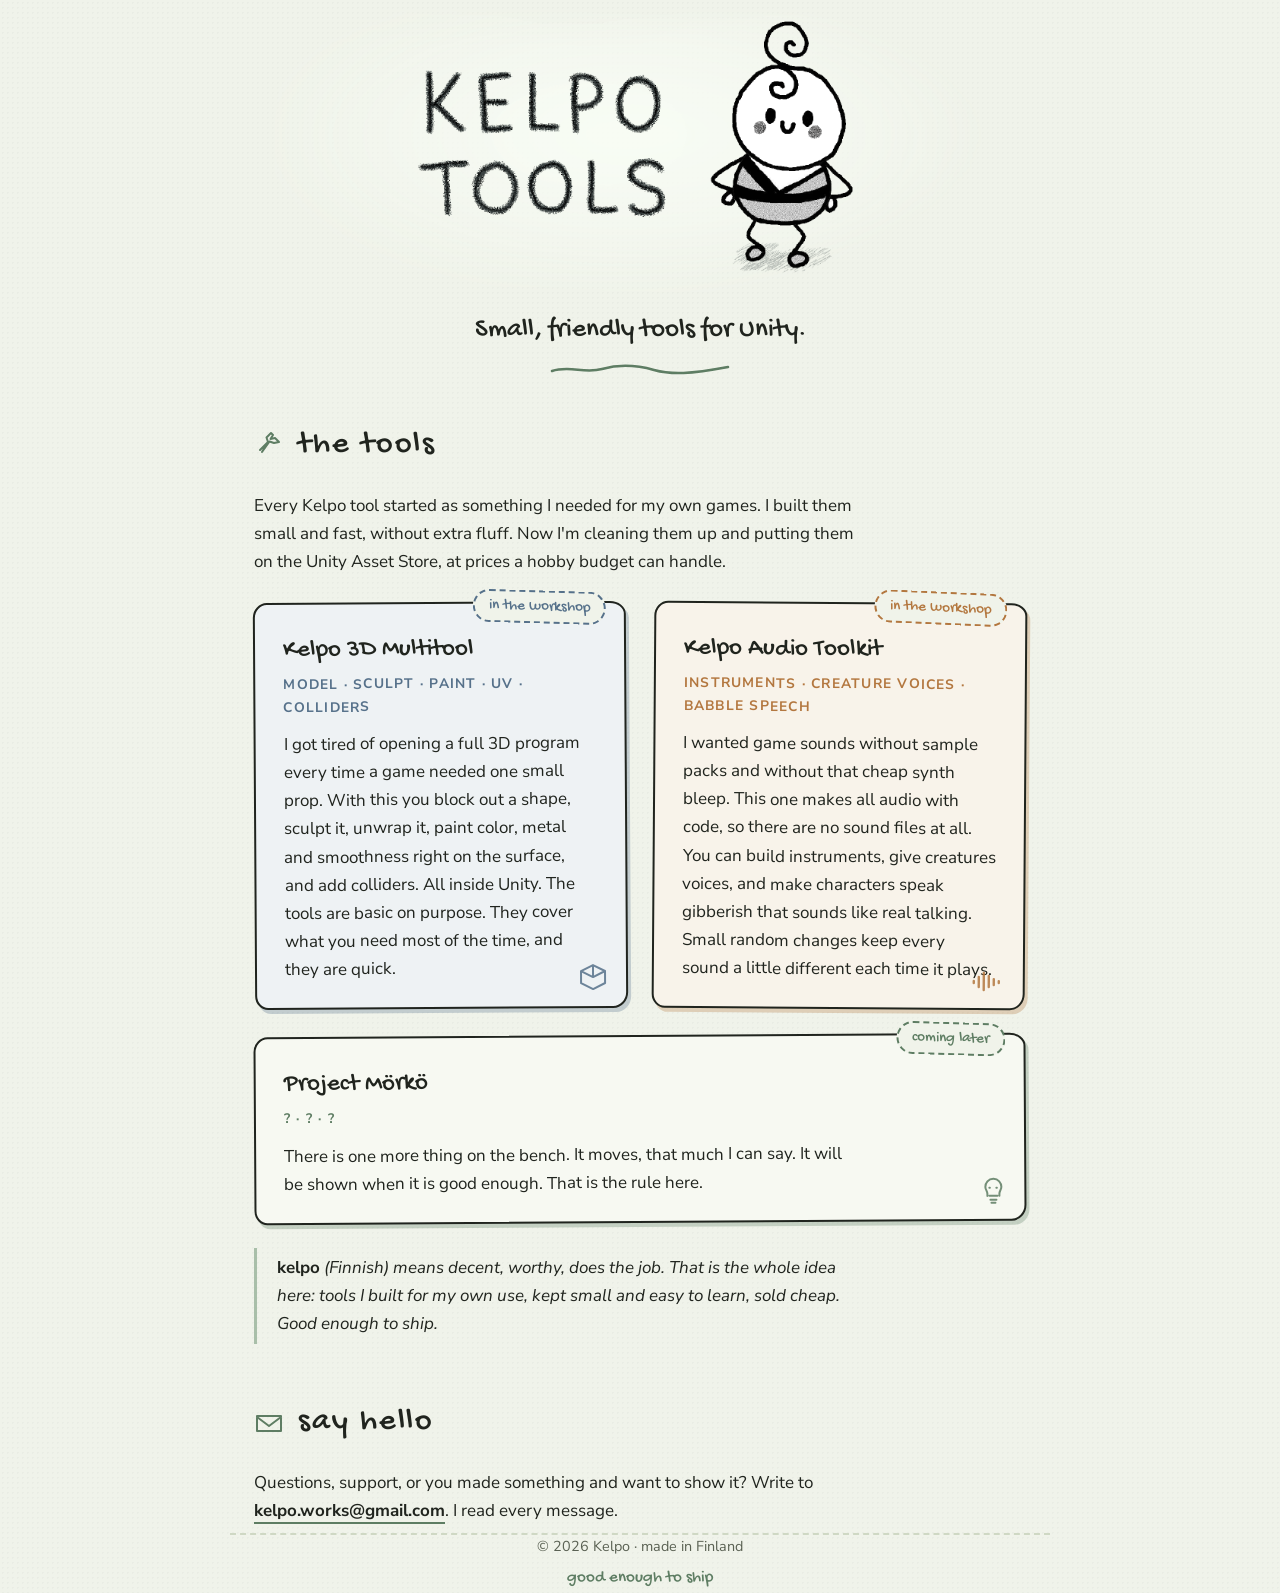
==== index.html @ 8c30dca6 "WebInit" ====
<!DOCTYPE html>
<html lang="en">
<head>
<meta charset="UTF-8">
<meta name="viewport" content="width=device-width, initial-scale=1.0">
<title>Kelpo Tools · small, friendly tools for Unity</title>
<meta name="description" content="Kelpo makes small, fast, friendly tools for Unity. Good enough to ship.">
<link rel="preconnect" href="https://fonts.googleapis.com">
<link rel="preconnect" href="https://fonts.gstatic.com" crossorigin>
<link href="https://fonts.googleapis.com/css2?family=Gochi+Hand&family=Nunito+Sans:ital,wght@0,400;0,600;0,700;1,400&display=swap" rel="stylesheet">
<style>
  :root{
    --paper:#f0f3ea;
    --ink:#20241e;
    --sage:#5e7d63;
    --sage-soft:#a9bfa9;
    --rule:#cfd8c4;
    --card:#f7f9f2;
  }
  *{ margin:0; padding:0; box-sizing:border-box; }
  html{ scroll-behavior:smooth; }
  body{
    background:var(--paper);
    color:var(--ink);
    font-family:"Nunito Sans", system-ui, sans-serif;
    font-size:17px;
    line-height:1.65;
    /* faint paper grain */
    background-image:radial-gradient(rgba(32,36,30,0.028) 1px, transparent 1px);
    background-size:5px 5px;
  }
  .wrap{ max-width:820px; margin:0 auto; padding:0 24px; }

  /* ---------- hero ---------- */
  header{ padding:56px 0 8px; text-align:center; }
  header img{
    width:100%; max-width:760px; height:auto; display:block; margin:0 auto;
  }
  .tagline{
    font-family:"Gochi Hand", cursive;
    font-size:1.7rem;
    color:var(--ink);
    margin-top:4px;
  }
  .tagline .squig{ display:block; margin:10px auto 0; }

  /* ---------- sections ---------- */
  section{ padding:44px 0 8px; }
  h2{
    font-family:"Gochi Hand", cursive;
    font-weight:400;
    font-size:2rem;
    letter-spacing:0.06em;
    margin-bottom:20px;
    display:flex; align-items:center; gap:14px;
  }
  h2 svg{ flex:none; }
  p.lead{ max-width:620px; }

  /* ---------- product cards ---------- */
  .cards{ display:grid; grid-template-columns:1fr 1fr; gap:26px; margin-top:26px; }
  .card{
    --accent:var(--sage);
    background:var(--card);
    border:2px solid var(--ink);
    border-radius:14px 16px 15px 13px / 15px 13px 16px 14px; /* wobbly */
    padding:26px 28px 24px;
    position:relative;
    box-shadow:3px 4px 0 color-mix(in srgb, var(--accent) 30%, transparent);
    transform:rotate(-0.35deg);
  }
  .card:nth-child(2){ transform:rotate(0.4deg); }
  .card--3d{ --accent:#56718a; background:#eef2f4; }
  .card--audio{ --accent:#b3773f; background:#f8f3ea; }
  .card--mystery{ grid-column:1 / -1; }
  .card h3{
    font-family:"Gochi Hand", cursive;
    font-weight:400;
    font-size:1.55rem;
    margin-bottom:2px;
  }
  .card .pillars{
    font-weight:700;
    font-size:0.86rem;
    letter-spacing:0.09em;
    text-transform:uppercase;
    color:var(--accent);
    margin-bottom:12px;
  }
  .card p{ max-width:560px; }
  .badge{
    position:absolute; top:-13px; right:18px;
    font-family:"Gochi Hand", cursive;
    font-size:0.95rem;
    background:var(--paper);
    border:2px dashed var(--accent);
    border-radius:999px;
    color:var(--accent);
    padding:2px 14px;
    transform:rotate(2deg);
  }
  .card .doodle{ position:absolute; bottom:14px; right:18px; opacity:0.85; }
  .card .doodle path{ stroke:var(--accent); }

  /* ---------- philosophy ---------- */
  .kelpo-note{
    margin-top:26px;
    border-left:3px solid var(--sage-soft);
    padding:6px 0 6px 20px;
    font-style:italic;
    max-width:600px;
  }
  .kelpo-note b{ font-style:normal; }

  /* ---------- contact / footer ---------- */
  .contact a{
    color:var(--ink);
    font-weight:700;
    text-decoration:none;
    border-bottom:2px solid var(--sage);
  }
  .contact a:hover, .contact a:focus-visible{ color:var(--sage); }
  a:focus-visible{ outline:3px solid var(--sage); outline-offset:3px; border-radius:3px; }
  footer{
    margin-top:70px;
    padding:26px 0 40px;
    border-top:2px dashed var(--rule);
    text-align:center;
    font-size:0.9rem;
    color:#5a6153;
  }
  footer .mini{ font-family:"Gochi Hand", cursive; font-size:1.05rem; color:var(--sage); margin-top:6px; }

  @media (max-width:560px){
    body{ font-size:16px; }
    .tagline{ font-size:1.4rem; }
    h2{ font-size:1.7rem; }
    .cards{ grid-template-columns:1fr; }
    .card{ padding:22px 20px 20px; }
  }
  @media (prefers-reduced-motion: no-preference){
    .card{ transition:transform .18s ease; }
    .card:hover{ transform:rotate(0deg) translateY(-2px); }
  }
</style>
</head>
<body>

<header class="wrap">
  <img src="bannerCRelativeSmallGD4.png" alt="Kelpo Tools — Kelpo mascot is smiling and has the selfconfidence of a much bigger person" >
  <p class="tagline">Small, friendly tools for Unity.
    <svg class="squig" width="180" height="12" viewBox="0 0 180 12" fill="none" aria-hidden="true">
      <path d="M2 8 C 20 2, 34 11, 52 6 S 86 2, 104 7 S 140 11, 178 4" stroke="#5e7d63" stroke-width="2.5" stroke-linecap="round"/>
    </svg>
  </p>
</header>

<main class="wrap">

  <section id="tools">
    <h2>
      <svg width="30" height="30" viewBox="0 0 30 30" fill="none" aria-hidden="true">
        <path d="M6 20 L14 12 M14 12 l-1.5-4.5 L17 3 l2 2 -2.5 4 L21 8 l4 4 -5 1 -4.5-1.5 L8 22 Z" stroke="#5e7d63" stroke-width="2" stroke-linejoin="round" stroke-linecap="round"/>
      </svg>
      the tools
    </h2>

    <p class="lead">Every Kelpo tool started as something I needed for my own games. I built them small and fast, without extra fluff. Now I'm cleaning them up and putting them on the Unity Asset Store, at prices a hobby budget can handle.</p>

    <div class="cards">
      <article class="card card--3d">
        <span class="badge">in the workshop</span>
        <h3>Kelpo 3D Multitool</h3>
        <p class="pillars">Model · Sculpt · Paint · UV · Colliders</p>
        <p>I got tired of opening a full 3D program every time a game needed one small prop. With this you block out a shape, sculpt it, unwrap it, paint color, metal and smoothness right on the surface, and add colliders. All inside Unity. The tools are basic on purpose. They cover what you need most of the time, and they are quick.</p>
        <svg class="doodle" width="30" height="30" viewBox="0 0 30 30" fill="none" aria-hidden="true">
          <path d="M15 3 L27 9 v12 L15 27 L3 21 V9 Z M15 3 v12 M3 9 l12 6 12-6" stroke-width="2" stroke-linejoin="round"/>
        </svg>
      </article>

      <article class="card card--audio">
        <span class="badge">in the workshop</span>
        <h3>Kelpo Audio Toolkit</h3>
        <p class="pillars">Instruments · Creature Voices · Babble Speech</p>
        <p>I wanted game sounds without sample packs and without that cheap synth bleep. This one makes all audio with code, so there are no sound files at all. You can build instruments, give creatures voices, and make characters speak gibberish that sounds like real talking. Small random changes keep every sound a little different each time it plays.</p>
        <svg class="doodle" width="34" height="26" viewBox="0 0 34 26" fill="none" aria-hidden="true">
          <path d="M3 13 v2 M8 9 v10 M13 5 v17 M18 8 v11 M23 11 v6 M28 13 v2" stroke-width="2.4" stroke-linecap="round"/>
        </svg>
      </article>

      <article class="card card--mystery">
        <span class="badge">coming later</span>
        <h3>Project Mörkö</h3>
        <p class="pillars">? · ? · ?</p>
        <p>There is one more thing on the bench. It moves, that much I can say. It will be shown when it is good enough. That is the rule here.</p>
        <svg class="doodle" width="26" height="30" viewBox="0 0 26 30" fill="none" aria-hidden="true">
          <path d="M13 4 c5 0 8 4 8 8 c0 3 -2 4 -2 7 v2 M13 4 c-5 0 -8 4 -8 8 c0 3 2 4 2 7 v2 M9 21 h8 M10 25 h6 M11 28 h4 M9 13 h.5 M16 13 h.5" stroke-width="2" stroke-linecap="round" stroke-linejoin="round"/>
        </svg>
      </article>
    </div>

    <p class="kelpo-note"><b>kelpo</b> <i>(Finnish)</i> means decent, worthy, does the job. That is the whole idea here: tools I built for my own use, kept small and easy to learn, sold cheap. Good enough to ship.</p>
  </section>

  <section id="contact" class="contact">
    <h2>
      <svg width="30" height="24" viewBox="0 0 30 24" fill="none" aria-hidden="true">
        <path d="M3 5 h24 v15 H3 Z M3 6 l12 9 12-9" stroke="#5e7d63" stroke-width="2" stroke-linejoin="round" stroke-linecap="round"/>
      </svg>
      say hello
    </h2>
    <p class="lead">Questions, support, or you made something and want to show it? Write to <a href="mailto:kelpo.works@gmail.com">kelpo.works@gmail.com</a>. I read every message.</p>
  </section>

</main>

<footer class="wrap">
  <p>© 2026 Kelpo · made in Finland</p>
  <p class="mini">good enough to ship</p>
</footer>

</body>
</html>
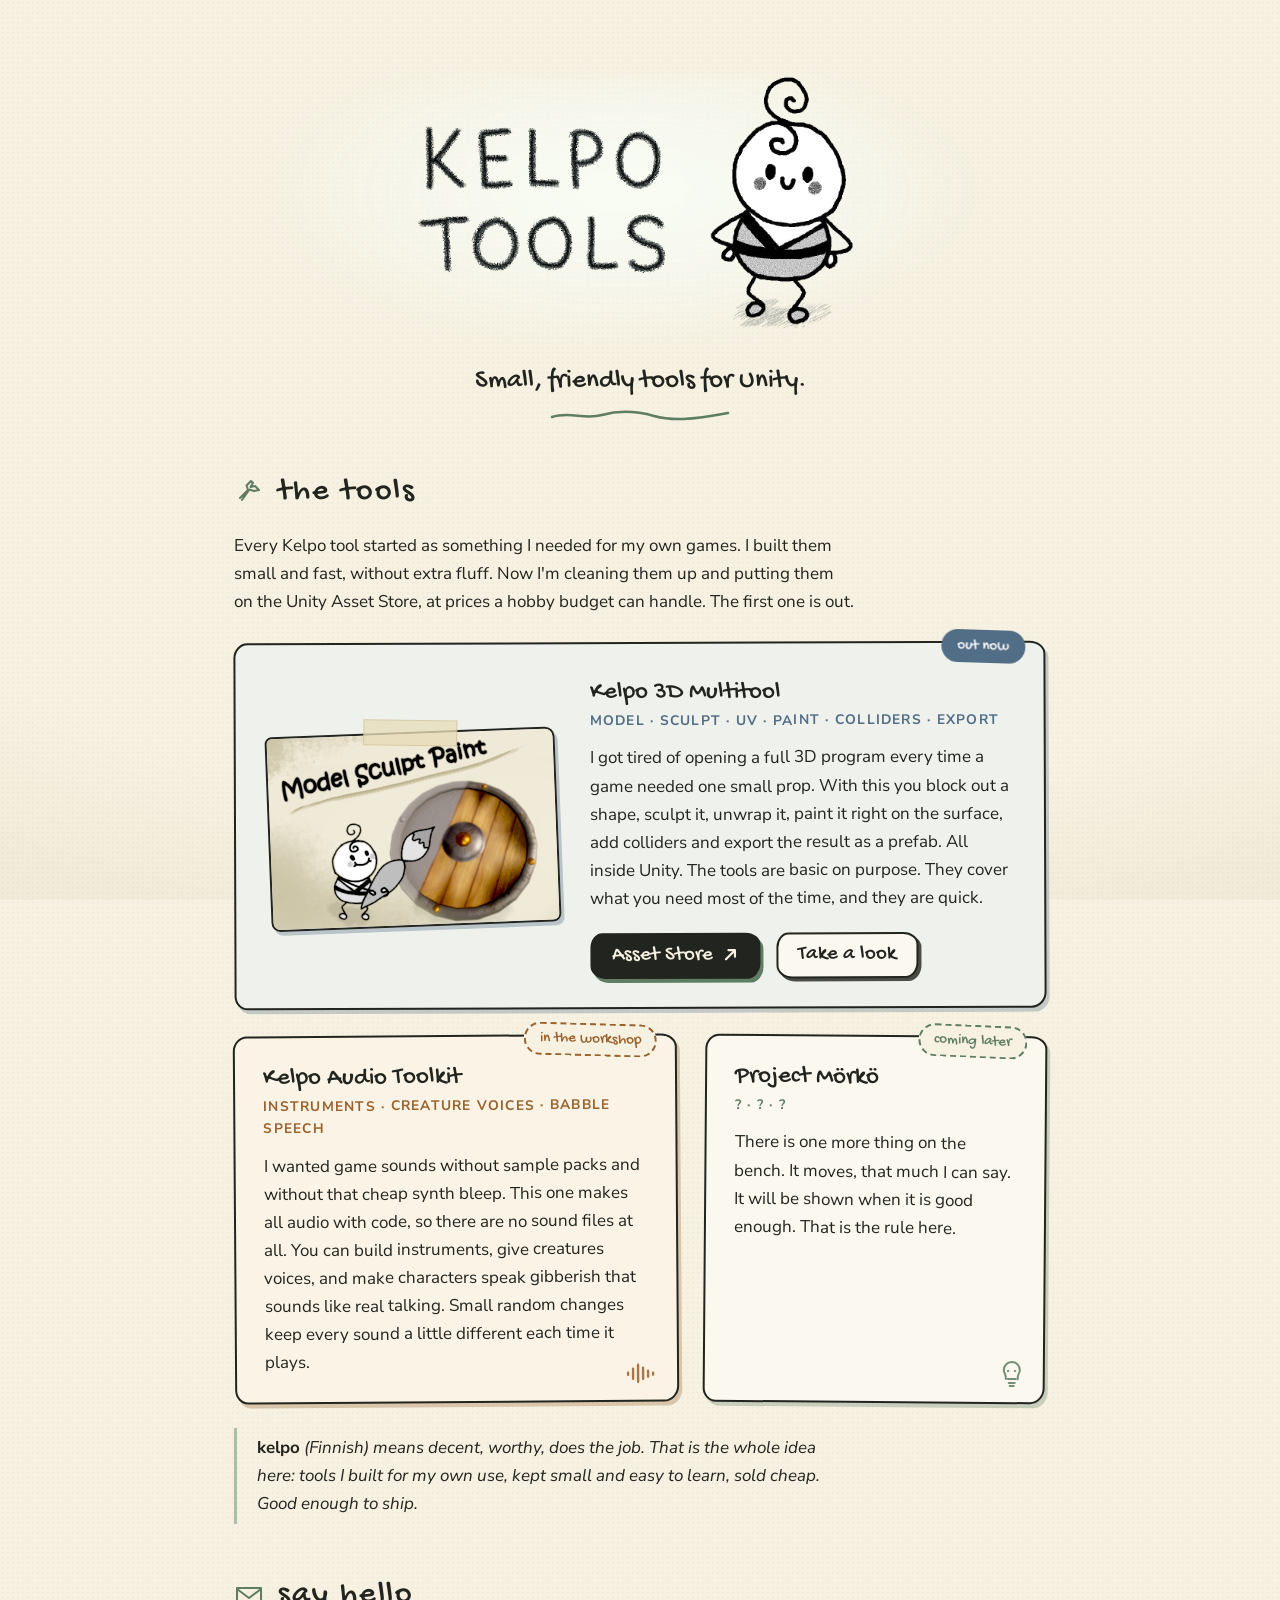
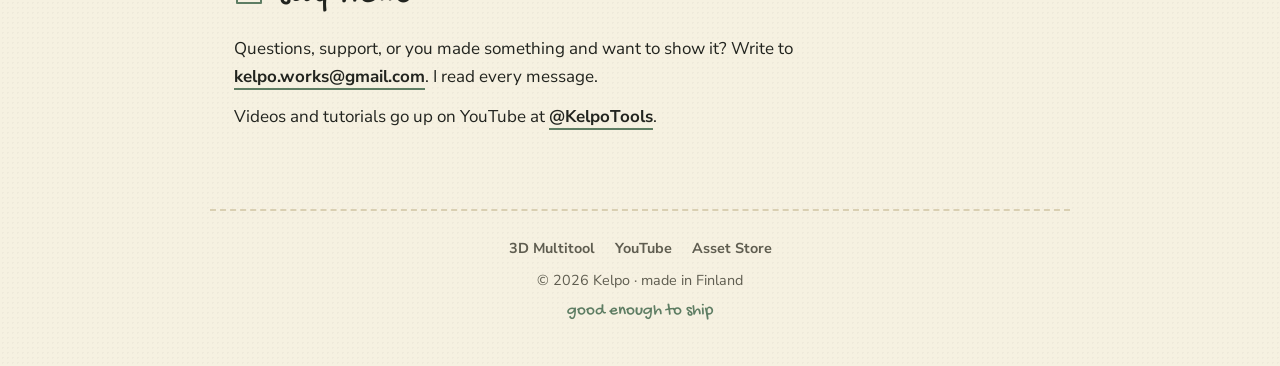
==== commit 12a0aa09: "Redesign, updated and added content" ====
--- a/index.html
+++ b/index.html
@@ -5,149 +5,27 @@
 <meta name="viewport" content="width=device-width, initial-scale=1.0">
 <title>Kelpo Tools · small, friendly tools for Unity</title>
 <meta name="description" content="Kelpo makes small, fast, friendly tools for Unity. Good enough to ship.">
+<link rel="canonical" href="https://kelpoworks.github.io/">
+<meta property="og:type" content="website">
+<meta property="og:site_name" content="Kelpo Tools">
+<meta property="og:title" content="Kelpo Tools · small, friendly tools for Unity">
+<meta property="og:description" content="Kelpo makes small, fast, friendly tools for Unity. Good enough to ship.">
+<meta property="og:url" content="https://kelpoworks.github.io/">
+<meta property="og:image" content="https://kelpoworks.github.io/img/og-kelpo.jpg">
+<meta name="twitter:card" content="summary_large_image">
+<meta name="theme-color" content="#f6f1e1">
+<link rel="icon" type="image/png" href="img/favicon.png">
+<link rel="apple-touch-icon" href="img/apple-touch-icon.png">
 <link rel="preconnect" href="https://fonts.googleapis.com">
 <link rel="preconnect" href="https://fonts.gstatic.com" crossorigin>
 <link href="https://fonts.googleapis.com/css2?family=Gochi+Hand&family=Nunito+Sans:ital,wght@0,400;0,600;0,700;1,400&display=swap" rel="stylesheet">
-<style>
-  :root{
-    --paper:#f0f3ea;
-    --ink:#20241e;
-    --sage:#5e7d63;
-    --sage-soft:#a9bfa9;
-    --rule:#cfd8c4;
-    --card:#f7f9f2;
-  }
-  *{ margin:0; padding:0; box-sizing:border-box; }
-  html{ scroll-behavior:smooth; }
-  body{
-    background:var(--paper);
-    color:var(--ink);
-    font-family:"Nunito Sans", system-ui, sans-serif;
-    font-size:17px;
-    line-height:1.65;
-    /* faint paper grain */
-    background-image:radial-gradient(rgba(32,36,30,0.028) 1px, transparent 1px);
-    background-size:5px 5px;
-  }
-  .wrap{ max-width:820px; margin:0 auto; padding:0 24px; }
-
-  /* ---------- hero ---------- */
-  header{ padding:56px 0 8px; text-align:center; }
-  header img{
-    width:100%; max-width:760px; height:auto; display:block; margin:0 auto;
-  }
-  .tagline{
-    font-family:"Gochi Hand", cursive;
-    font-size:1.7rem;
-    color:var(--ink);
-    margin-top:4px;
-  }
-  .tagline .squig{ display:block; margin:10px auto 0; }
-
-  /* ---------- sections ---------- */
-  section{ padding:44px 0 8px; }
-  h2{
-    font-family:"Gochi Hand", cursive;
-    font-weight:400;
-    font-size:2rem;
-    letter-spacing:0.06em;
-    margin-bottom:20px;
-    display:flex; align-items:center; gap:14px;
-  }
-  h2 svg{ flex:none; }
-  p.lead{ max-width:620px; }
-
-  /* ---------- product cards ---------- */
-  .cards{ display:grid; grid-template-columns:1fr 1fr; gap:26px; margin-top:26px; }
-  .card{
-    --accent:var(--sage);
-    background:var(--card);
-    border:2px solid var(--ink);
-    border-radius:14px 16px 15px 13px / 15px 13px 16px 14px; /* wobbly */
-    padding:26px 28px 24px;
-    position:relative;
-    box-shadow:3px 4px 0 color-mix(in srgb, var(--accent) 30%, transparent);
-    transform:rotate(-0.35deg);
-  }
-  .card:nth-child(2){ transform:rotate(0.4deg); }
-  .card--3d{ --accent:#56718a; background:#eef2f4; }
-  .card--audio{ --accent:#b3773f; background:#f8f3ea; }
-  .card--mystery{ grid-column:1 / -1; }
-  .card h3{
-    font-family:"Gochi Hand", cursive;
-    font-weight:400;
-    font-size:1.55rem;
-    margin-bottom:2px;
-  }
-  .card .pillars{
-    font-weight:700;
-    font-size:0.86rem;
-    letter-spacing:0.09em;
-    text-transform:uppercase;
-    color:var(--accent);
-    margin-bottom:12px;
-  }
-  .card p{ max-width:560px; }
-  .badge{
-    position:absolute; top:-13px; right:18px;
-    font-family:"Gochi Hand", cursive;
-    font-size:0.95rem;
-    background:var(--paper);
-    border:2px dashed var(--accent);
-    border-radius:999px;
-    color:var(--accent);
-    padding:2px 14px;
-    transform:rotate(2deg);
-  }
-  .card .doodle{ position:absolute; bottom:14px; right:18px; opacity:0.85; }
-  .card .doodle path{ stroke:var(--accent); }
-
-  /* ---------- philosophy ---------- */
-  .kelpo-note{
-    margin-top:26px;
-    border-left:3px solid var(--sage-soft);
-    padding:6px 0 6px 20px;
-    font-style:italic;
-    max-width:600px;
-  }
-  .kelpo-note b{ font-style:normal; }
-
-  /* ---------- contact / footer ---------- */
-  .contact a{
-    color:var(--ink);
-    font-weight:700;
-    text-decoration:none;
-    border-bottom:2px solid var(--sage);
-  }
-  .contact a:hover, .contact a:focus-visible{ color:var(--sage); }
-  a:focus-visible{ outline:3px solid var(--sage); outline-offset:3px; border-radius:3px; }
-  footer{
-    margin-top:70px;
-    padding:26px 0 40px;
-    border-top:2px dashed var(--rule);
-    text-align:center;
-    font-size:0.9rem;
-    color:#5a6153;
-  }
-  footer .mini{ font-family:"Gochi Hand", cursive; font-size:1.05rem; color:var(--sage); margin-top:6px; }
-
-  @media (max-width:560px){
-    body{ font-size:16px; }
-    .tagline{ font-size:1.4rem; }
-    h2{ font-size:1.7rem; }
-    .cards{ grid-template-columns:1fr; }
-    .card{ padding:22px 20px 20px; }
-  }
-  @media (prefers-reduced-motion: no-preference){
-    .card{ transition:transform .18s ease; }
-    .card:hover{ transform:rotate(0deg) translateY(-2px); }
-  }
-</style>
+<link rel="stylesheet" href="css/style.css">
+<script src="js/site.js" defer></script>
 </head>
 <body>
 
-<header class="wrap">
-  <img src="bannerCRelativeSmallGD4.png" alt="Kelpo Tools — Kelpo mascot is smiling and has the selfconfidence of a much bigger person" >
+<header class="site-head wrap">
+  <h1><img src="img/kelpo-tools.png" width="2000" height="800" alt="Kelpo Tools. The mascot is smiling and has the self-confidence of a much bigger person."></h1>
   <p class="tagline">Small, friendly tools for Unity.
     <svg class="squig" width="180" height="12" viewBox="0 0 180 12" fill="none" aria-hidden="true">
       <path d="M2 8 C 20 2, 34 11, 52 6 S 86 2, 104 7 S 140 11, 178 4" stroke="#5e7d63" stroke-width="2.5" stroke-linecap="round"/>
@@ -165,17 +43,26 @@
       the tools
     </h2>
 
-    <p class="lead">Every Kelpo tool started as something I needed for my own games. I built them small and fast, without extra fluff. Now I'm cleaning them up and putting them on the Unity Asset Store, at prices a hobby budget can handle.</p>
+    <p class="lead">Every Kelpo tool started as something I needed for my own games. I built them small and fast, without extra fluff. Now I'm cleaning them up and putting them on the Unity Asset Store, at prices a hobby budget can handle. The first one is out.</p>
 
     <div class="cards">
-      <article class="card card--3d">
-        <span class="badge">in the workshop</span>
-        <h3>Kelpo 3D Multitool</h3>
-        <p class="pillars">Model · Sculpt · Paint · UV · Colliders</p>
-        <p>I got tired of opening a full 3D program every time a game needed one small prop. With this you block out a shape, sculpt it, unwrap it, paint color, metal and smoothness right on the surface, and add colliders. All inside Unity. The tools are basic on purpose. They cover what you need most of the time, and they are quick.</p>
-        <svg class="doodle" width="30" height="30" viewBox="0 0 30 30" fill="none" aria-hidden="true">
-          <path d="M15 3 L27 9 v12 L15 27 L3 21 V9 Z M15 3 v12 M3 9 l12 6 12-6" stroke-width="2" stroke-linejoin="round"/>
-        </svg>
+      <article class="card card--3d card--feature">
+        <span class="badge badge--live">out now</span>
+        <a class="photo" href="multitool/" tabindex="-1" aria-hidden="true">
+          <img src="img/multitool-card.png" width="420" height="280" alt="">
+        </a>
+        <div>
+          <h3><a href="multitool/">Kelpo 3D Multitool</a></h3>
+          <p class="pillars">Model · Sculpt · UV · Paint · Colliders · Export</p>
+          <p>I got tired of opening a full 3D program every time a game needed one small prop. With this you block out a shape, sculpt it, unwrap it, paint it right on the surface, add colliders and export the result as a prefab. All inside Unity. The tools are basic on purpose. They cover what you need most of the time, and they are quick.</p>
+          <div class="actions">
+            <a class="btn btn--main" href="https://assetstore.unity.com/packages/tools/modeling/kelpo-3d-multitool-398918">Asset Store
+              <svg width="16" height="16" viewBox="0 0 16 16" fill="none" aria-hidden="true"><path d="M3.5 12.5 L12 4 M6 3.5 h6.5 v6.5" stroke="currentColor" stroke-width="2.2" stroke-linecap="round" stroke-linejoin="round"/></svg>
+            </a>
+            <a class="btn" href="multitool/">Take a look</a>
+            <p class="sale" data-until="2026-10-05T18:00:00Z" hidden>launch sale 30% off · <span data-left></span></p>
+          </div>
+        </div>
       </article>
 
       <article class="card card--audio">
@@ -188,7 +75,7 @@
         </svg>
       </article>
 
-      <article class="card card--mystery">
+      <article class="card">
         <span class="badge">coming later</span>
         <h3>Project Mörkö</h3>
         <p class="pillars">? · ? · ?</p>
@@ -202,7 +89,7 @@
     <p class="kelpo-note"><b>kelpo</b> <i>(Finnish)</i> means decent, worthy, does the job. That is the whole idea here: tools I built for my own use, kept small and easy to learn, sold cheap. Good enough to ship.</p>
   </section>
 
-  <section id="contact" class="contact">
+  <section id="contact">
     <h2>
       <svg width="30" height="24" viewBox="0 0 30 24" fill="none" aria-hidden="true">
         <path d="M3 5 h24 v15 H3 Z M3 6 l12 9 12-9" stroke="#5e7d63" stroke-width="2" stroke-linejoin="round" stroke-linecap="round"/>
@@ -210,11 +97,17 @@
       say hello
     </h2>
     <p class="lead">Questions, support, or you made something and want to show it? Write to <a href="mailto:kelpo.works@gmail.com">kelpo.works@gmail.com</a>. I read every message.</p>
+    <p class="lead">Videos and tutorials go up on YouTube at <a href="https://www.youtube.com/@KelpoTools">@KelpoTools</a>.</p>
   </section>
 
 </main>
 
 <footer class="wrap">
+  <nav aria-label="Elsewhere">
+    <a href="multitool/">3D Multitool</a>
+    <a href="https://www.youtube.com/@KelpoTools">YouTube</a>
+    <a href="https://assetstore.unity.com/publishers/153966">Asset Store</a>
+  </nav>
   <p>© 2026 Kelpo · made in Finland</p>
   <p class="mini">good enough to ship</p>
 </footer>
--- a/css/style.css
+++ b/css/style.css
@@ -0,0 +1,431 @@
+:root{
+  --paper:#f6f1e1;
+  --card:#fbf8ef;
+  --ink:#22241f;
+  --muted:#5f5d50;
+  --sage:#5e7d63;
+  --sage-deep:#4a6850;
+  --sage-soft:#a9bfa9;
+  --rule:#d9cfb2;
+  --steel:#526d86;
+  --wood:#9a612b;
+  --gold:#9a5e14;
+  --hand:"Gochi Hand", cursive;
+  --wobble:14px 16px 15px 13px / 15px 13px 16px 14px;
+}
+*{ margin:0; padding:0; box-sizing:border-box; }
+html{ scroll-behavior:smooth; }
+body{
+  background-color:var(--paper);
+  background-image:radial-gradient(rgba(34,36,31,0.03) 1px, transparent 1px);
+  background-size:5px 5px;
+  color:var(--ink);
+  font-family:"Nunito Sans", system-ui, sans-serif;
+  font-size:17px;
+  line-height:1.65;
+}
+body::before{
+  content:"";
+  position:fixed;
+  inset:0;
+  z-index:-1;
+  pointer-events:none;
+  background:radial-gradient(140% 110% at 50% 30%, transparent 55%, rgba(150,128,72,0.14));
+}
+img{ display:block; max-width:100%; height:auto; }
+.wrap{
+  max-width:860px;
+  margin-left:auto; margin-right:auto;
+  padding-left:24px; padding-right:24px;
+}
+.sr-only{
+  position:absolute;
+  width:1px; height:1px;
+  overflow:hidden;
+  clip:rect(0 0 0 0);
+  white-space:nowrap;
+}
+a:focus-visible{ outline:3px solid var(--sage); outline-offset:3px; border-radius:4px; }
+
+h1, h2, h3{ font-family:var(--hand); font-weight:400; line-height:1.2; }
+
+.site-head{ padding-top:56px; padding-bottom:8px; text-align:center; }
+.site-head h1 img{ width:100%; max-width:760px; margin:0 auto; }
+.tagline{
+  font-family:var(--hand);
+  font-size:1.7rem;
+  line-height:1.3;
+  margin-top:4px;
+}
+.tagline .squig{ display:block; margin:10px auto 0; }
+
+section{ padding:44px 0 8px; }
+h2{
+  font-size:2rem;
+  letter-spacing:0.06em;
+  margin-bottom:20px;
+  display:flex; align-items:center; gap:14px;
+}
+h2 svg{ flex:none; }
+.lead{ max-width:620px; }
+.lead + .lead{ margin-top:12px; }
+
+p a{
+  color:var(--ink);
+  font-weight:700;
+  text-decoration:none;
+  border-bottom:2px solid var(--sage);
+}
+p a:hover{ color:var(--sage-deep); }
+
+.cards{ display:grid; grid-template-columns:1.3fr 1fr; gap:26px; margin-top:26px; }
+.card{
+  --accent:var(--sage);
+  background:var(--card);
+  border:2px solid var(--ink);
+  border-radius:var(--wobble);
+  padding:26px 28px 24px;
+  position:relative;
+  box-shadow:3px 4px 0 color-mix(in srgb, var(--accent) 30%, transparent);
+  transform:rotate(-0.35deg);
+}
+.card:nth-child(2){ transform:rotate(0.4deg); }
+.card--3d{ --accent:var(--steel); background:#eff1ed; }
+.card--audio{ --accent:var(--wood); background:#fbf4e6; }
+.card h3{ font-size:1.55rem; margin-bottom:2px; }
+.card h3 a{ color:inherit; text-decoration:none; }
+.card h3 a:hover{ color:var(--accent); }
+.card .pillars{
+  font-weight:700;
+  font-size:0.86rem;
+  letter-spacing:0.09em;
+  text-transform:uppercase;
+  color:var(--accent);
+  margin-bottom:12px;
+}
+.card p{ max-width:560px; }
+.card .doodle{ position:absolute; bottom:14px; right:18px; opacity:0.85; }
+.card .doodle path{ stroke:var(--accent); }
+
+.card--feature{
+  grid-column:1 / -1;
+  display:grid;
+  grid-template-columns:minmax(0, 290px) 1fr;
+  gap:32px;
+  align-items:center;
+  padding:34px 32px 28px;
+  transform:rotate(-0.2deg);
+}
+.card--feature ~ .card:nth-child(2){ transform:rotate(-0.4deg); }
+.card--feature ~ .card:nth-child(3){ transform:rotate(0.45deg); }
+
+.badge{
+  position:absolute; top:-13px; right:18px;
+  font-family:var(--hand);
+  font-size:0.95rem;
+  background:var(--paper);
+  border:2px dashed var(--accent);
+  border-radius:999px;
+  color:var(--accent);
+  padding:2px 14px;
+  transform:rotate(2deg);
+}
+.badge--live{ background:var(--accent); border-style:solid; color:#fff; }
+
+.photo{ position:relative; display:block; transform:rotate(-2deg); }
+.photo img{
+  border:2px solid var(--ink);
+  border-radius:7px 10px 8px 9px;
+  box-shadow:3px 4px 0 color-mix(in srgb, var(--accent, var(--sage)) 35%, transparent);
+}
+.photo::before{
+  content:"";
+  position:absolute; z-index:1;
+  top:-12px; left:50%;
+  width:92px; height:24px;
+  margin-left:-46px;
+  background:rgba(232,221,184,0.78);
+  border:1px solid rgba(150,128,72,0.22);
+  transform:rotate(3deg);
+}
+
+.actions{
+  display:flex; flex-wrap:wrap; align-items:center;
+  gap:14px 16px;
+  margin-top:20px;
+}
+.btn{
+  display:inline-flex; align-items:center; gap:9px;
+  font-family:var(--hand);
+  font-size:1.3rem;
+  line-height:1.2;
+  padding:8px 20px 9px;
+  color:var(--ink);
+  text-decoration:none;
+  background:var(--card);
+  border:2px solid var(--ink);
+  border-radius:12px 15px 13px 16px / 15px 12px 16px 13px;
+  box-shadow:3px 3px 0 color-mix(in srgb, var(--ink) 80%, transparent);
+}
+.btn svg{ flex:none; }
+.btn--main{ background:var(--ink); color:var(--paper); box-shadow:3px 4px 0 var(--sage); }
+.btn:active{ transform:translate(2px, 2px); box-shadow:1px 1px 0 var(--ink); }
+
+.sale{
+  display:inline-block;
+  font-family:var(--hand);
+  font-size:1.1rem;
+  color:var(--gold);
+  background:#fcefc9;
+  border:2px dashed #cf9540;
+  border-radius:999px;
+  padding:2px 15px;
+  transform:rotate(-2deg);
+}
+.sale[hidden]{ display:none; }
+
+.kelpo-note{
+  margin-top:26px;
+  border-left:3px solid var(--sage-soft);
+  padding:6px 0 6px 20px;
+  font-style:italic;
+  max-width:600px;
+}
+.kelpo-note b{ font-style:normal; }
+
+footer{
+  margin-top:70px;
+  padding-top:26px; padding-bottom:40px;
+  border-top:2px dashed var(--rule);
+  text-align:center;
+  font-size:0.9rem;
+  color:var(--muted);
+}
+footer nav{ display:flex; justify-content:center; flex-wrap:wrap; gap:6px 20px; margin-bottom:8px; }
+footer nav a{ color:var(--muted); font-weight:700; text-decoration:none; }
+footer nav a:hover{ color:var(--sage-deep); }
+footer .mini{ font-family:var(--hand); font-size:1.05rem; color:var(--sage); margin-top:6px; }
+
+.topbar{
+  display:flex; justify-content:space-between; align-items:center;
+  gap:16px;
+  padding-top:18px;
+}
+.topbar a{
+  display:inline-flex; align-items:center; gap:8px;
+  font-family:var(--hand);
+  font-size:1.25rem;
+  color:var(--ink);
+  text-decoration:none;
+}
+.topbar a:hover{ color:var(--sage-deep); }
+.topbar img{ width:36px; height:36px; }
+
+.hero{ padding-top:26px; text-align:center; }
+.hero h1 img{
+  width:100%; max-width:680px;
+  margin:0 auto;
+  border:2px solid var(--ink);
+  border-radius:var(--wobble);
+  box-shadow:5px 6px 0 color-mix(in srgb, var(--steel) 30%, transparent);
+  transform:rotate(-0.5deg);
+}
+.hero .tagline{ font-size:2.1rem; margin-top:30px; }
+.hero .intro{ max-width:590px; margin:14px auto 0; }
+.hero .actions{ justify-content:center; margin-top:24px; }
+.hero .sale{ margin-top:18px; }
+.facts{ margin-top:16px; font-size:0.92rem; color:var(--muted); }
+
+.video{ margin:0; }
+.video-link, .video iframe{
+  position:relative;
+  display:block;
+  width:100%;
+  aspect-ratio:16 / 9;
+  border:2px solid var(--ink);
+  border-radius:var(--wobble);
+  overflow:hidden;
+  background:#26352b;
+  box-shadow:4px 5px 0 color-mix(in srgb, var(--sage) 35%, transparent);
+}
+.video-link img{ width:100%; height:100%; object-fit:cover; }
+.video-link .play{
+  position:absolute; left:50%; top:50%;
+  width:84px; height:84px;
+  transform:translate(-50%, -50%) rotate(-4deg);
+}
+.video-link:hover .play{ transform:translate(-50%, -50%) rotate(3deg) scale(1.06); }
+.video figcaption{ margin-top:14px; max-width:620px; }
+.video figcaption b{ font-family:var(--hand); font-weight:400; font-size:1.3rem; line-height:1; }
+.video-row{
+  display:grid;
+  grid-template-columns:minmax(0, 1fr) minmax(0, 1fr);
+  gap:30px;
+  align-items:center;
+  margin-top:40px;
+}
+.video-row .video-link, .video-row iframe{ transform:rotate(0.6deg); }
+.video-row h3{ font-size:1.5rem; margin-bottom:6px; }
+.more{ margin-top:30px; }
+
+.features{
+  list-style:none;
+  display:grid;
+  grid-template-columns:repeat(3, minmax(0, 1fr));
+  gap:22px;
+}
+.features li{
+  background:var(--card);
+  border:2px solid var(--ink);
+  border-radius:var(--wobble);
+  padding:18px 20px 18px;
+  box-shadow:3px 4px 0 color-mix(in srgb, var(--steel) 26%, transparent);
+  transform:rotate(-0.4deg);
+}
+.features li:nth-child(even){ transform:rotate(0.35deg); }
+.features h3{
+  font-size:1.45rem;
+  display:flex; align-items:center; gap:10px;
+  margin-bottom:6px;
+}
+.features h3 svg{ flex:none; }
+.features h3 svg path{ stroke:var(--steel); }
+.features p{ font-size:0.95rem; line-height:1.55; }
+
+.fit{ display:grid; grid-template-columns:1fr 1fr; gap:26px 34px; margin-top:24px; }
+.fit h3{ font-size:1.5rem; margin-bottom:6px; }
+.fit ul{ list-style:none; }
+.fit li{ position:relative; padding-left:32px; margin:8px 0; }
+.fit li::before{
+  content:"";
+  position:absolute; left:0; top:0.2em;
+  width:21px; height:21px;
+  background:no-repeat center / contain;
+}
+.fit .yes li::before{ background-image:url("data:image/svg+xml,%3Csvg xmlns='http://www.w3.org/2000/svg' viewBox='0 0 22 22'%3E%3Cpath d='M3.5 11.5c2 1.3 3.6 3.2 4.8 5.6C10.6 11.4 14 6.7 19 3.5' fill='none' stroke='%235e7d63' stroke-width='2.6' stroke-linecap='round' stroke-linejoin='round'/%3E%3C/svg%3E"); }
+.fit .no li::before{ background-image:url("data:image/svg+xml,%3Csvg xmlns='http://www.w3.org/2000/svg' viewBox='0 0 22 22'%3E%3Cpath d='M5 5.5c4 3.3 7.8 7.2 11.5 11.5M16.5 4.5C12.4 8.3 8.8 12.6 5.5 17.5' fill='none' stroke='%23a4573b' stroke-width='2.6' stroke-linecap='round'/%3E%3C/svg%3E"); }
+
+.note{
+  position:relative;
+  max-width:430px;
+  margin:34px 0 0 auto;
+  padding:20px 24px 18px;
+  background:#fbeebb;
+  border-radius:2px 3px 18px 2px;
+  box-shadow:2px 7px 12px rgba(90,76,30,0.16);
+  transform:rotate(1.2deg);
+}
+.note::before{
+  content:"";
+  position:absolute;
+  top:-11px; left:50%;
+  width:84px; height:22px;
+  margin-left:-42px;
+  background:rgba(255,255,255,0.55);
+  border:1px solid rgba(150,128,72,0.18);
+  transform:rotate(-4deg);
+}
+.note h3{ font-size:1.4rem; margin-bottom:4px; }
+.note ul{ list-style:none; }
+.note li{ padding-left:18px; position:relative; }
+.note li::before{ content:"~"; position:absolute; left:0; color:var(--gold); font-weight:700; }
+
+.notebook{
+  position:relative;
+  margin-top:26px;
+  background-color:#fdfbf5;
+  background-image:linear-gradient(transparent 38px, #d5dfe6 38px, #d5dfe6 40px);
+  background-size:100% 40px;
+  border:2px solid var(--ink);
+  border-radius:var(--wobble);
+  padding:40px 24px 0 70px;
+  box-shadow:3px 4px 0 color-mix(in srgb, var(--steel) 26%, transparent);
+  overflow:hidden;
+}
+.notebook::before{
+  content:"";
+  position:absolute; top:0; bottom:0; left:50px;
+  width:2px;
+  background:#e2a79b;
+}
+.notebook .heading{
+  position:absolute; top:4px; left:70px;
+  font-family:var(--hand);
+  font-size:1.3rem;
+  color:var(--muted);
+}
+.lessons{ list-style:none; counter-reset:lesson; }
+.lessons li{
+  counter-increment:lesson;
+  position:relative;
+  display:flex; align-items:center; gap:12px;
+  height:40px;
+  font-family:var(--hand);
+  font-size:1.35rem;
+}
+.lessons li::before{
+  content:counter(lesson);
+  position:absolute; left:-52px;
+  width:24px;
+  text-align:right;
+  color:var(--muted);
+}
+.lessons a{ color:var(--ink); text-decoration:none; border-bottom:2px solid var(--sage); line-height:1.1; }
+.lessons a:hover{ color:var(--sage-deep); }
+.soon{
+  margin-left:auto;
+  font-size:0.95rem;
+  line-height:1.3;
+  color:var(--muted);
+  border:2px dashed var(--rule);
+  border-radius:999px;
+  padding:0 12px;
+  transform:rotate(-2deg);
+}
+
+.get{
+  display:grid;
+  grid-template-columns:minmax(0, 290px) 1fr;
+  gap:36px;
+  align-items:center;
+  padding-top:60px;
+}
+.get h2{ margin-bottom:10px; }
+.get .actions{ margin-top:16px; }
+.get .sale{ margin-top:16px; }
+.get .small{ margin-top:18px; font-size:0.95rem; }
+
+.lost{ text-align:center; padding-top:80px; padding-bottom:20px; }
+.lost img{ width:150px; margin:0 auto 18px; transform:rotate(-6deg); }
+.lost h1{ font-size:2.6rem; }
+.lost p{ margin-top:10px; }
+.lost .actions{ justify-content:center; }
+
+@media (max-width:760px){
+  .card--feature, .get, .video-row{ grid-template-columns:1fr; }
+  .card--feature .photo, .get .photo{ max-width:320px; margin:4px auto 0; }
+  .features{ grid-template-columns:1fr 1fr; }
+}
+@media (max-width:560px){
+  body{ font-size:16px; }
+  .tagline{ font-size:1.4rem; }
+  .hero .tagline{ font-size:1.7rem; }
+  h2{ font-size:1.7rem; }
+  .cards, .features, .fit{ grid-template-columns:1fr; }
+  .card{ padding:22px 20px 20px; }
+  .card--feature{ padding:30px 20px 22px; }
+  .btn{ font-size:1.2rem; padding:7px 15px 8px; }
+  .actions{ gap:12px; }
+  .notebook{ padding-left:52px; padding-right:14px; }
+  .notebook::before{ left:36px; }
+  .notebook .heading{ left:52px; }
+  .lessons li{ font-size:1.2rem; }
+  .lessons li::before{ left:-48px; }
+  .note{ margin-right:6px; }
+}
+@media (prefers-reduced-motion: no-preference){
+  .card, .btn, .video-link .play{ transition:transform .18s ease, box-shadow .18s ease; }
+  .card:hover{ transform:rotate(0deg) translateY(-2px); }
+  .btn:hover{ transform:translate(-1px, -2px); }
+  .btn:active{ transform:translate(2px, 2px); }
+}
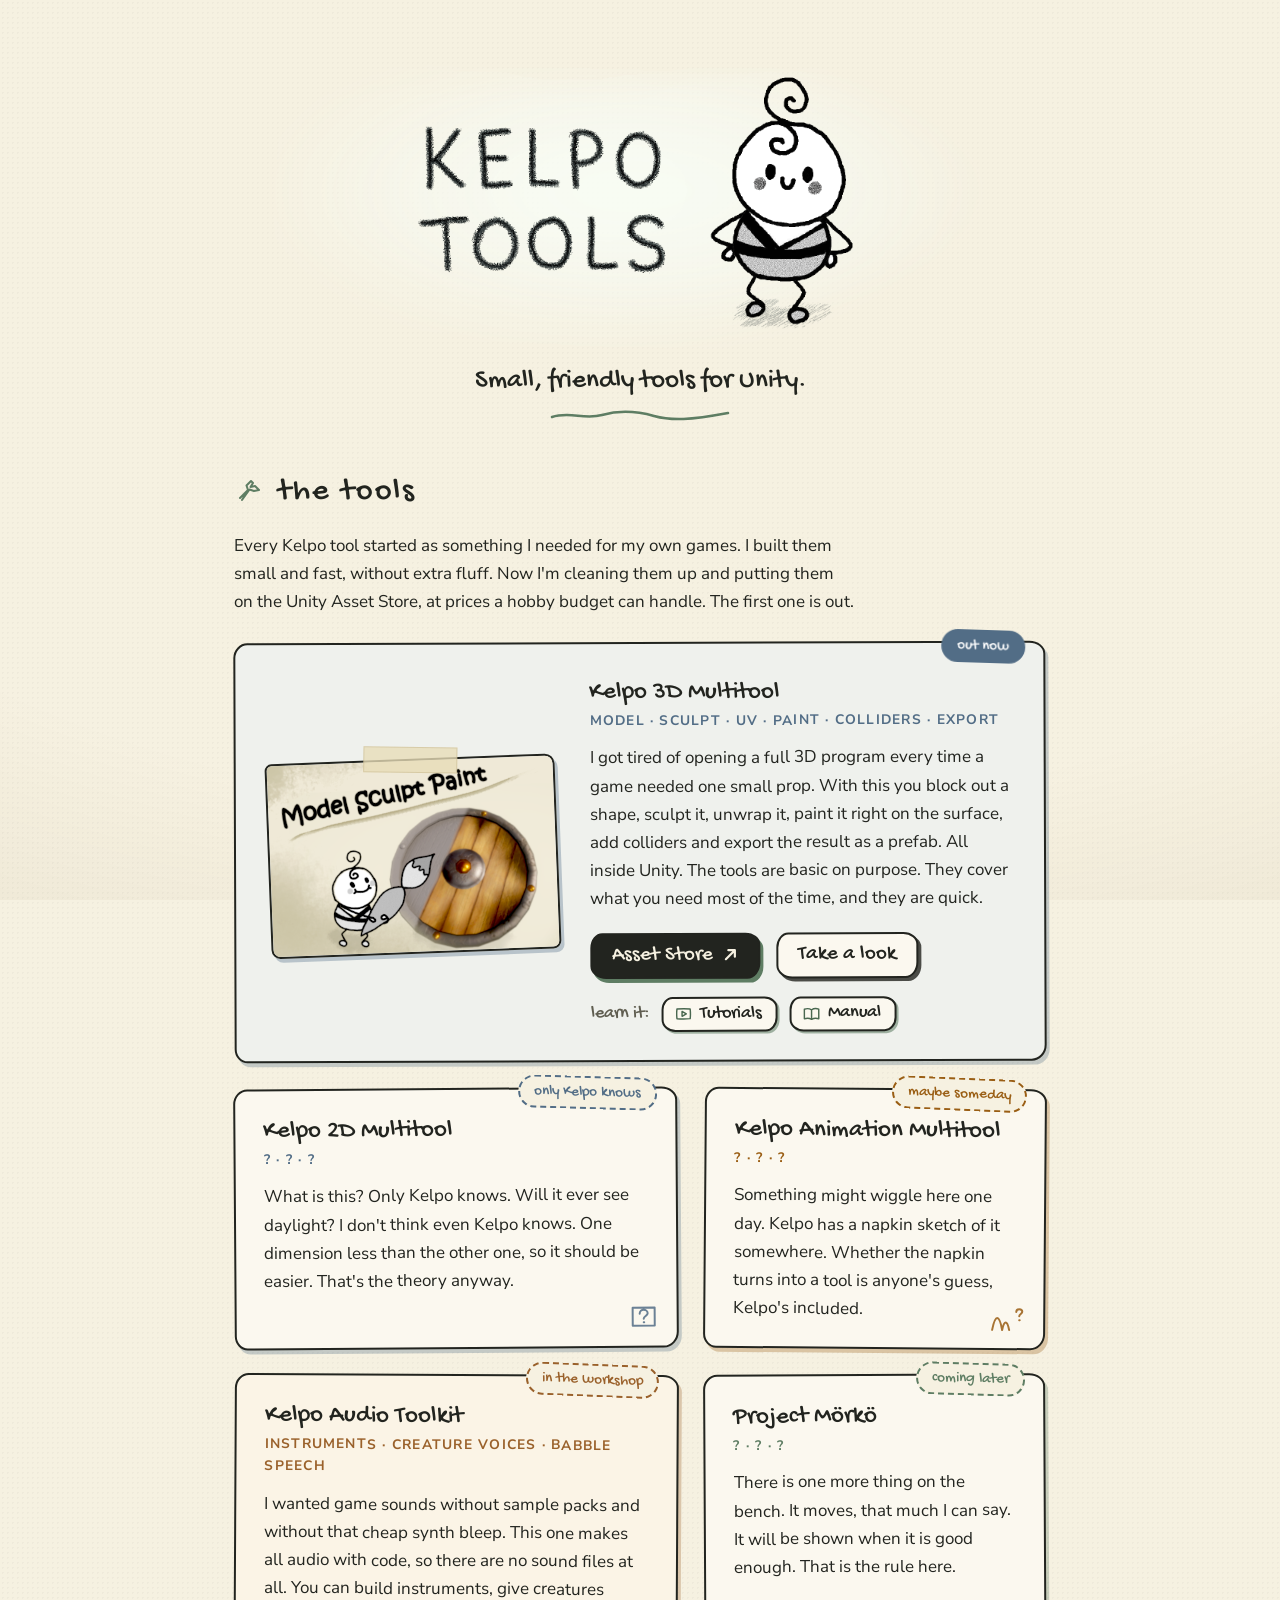
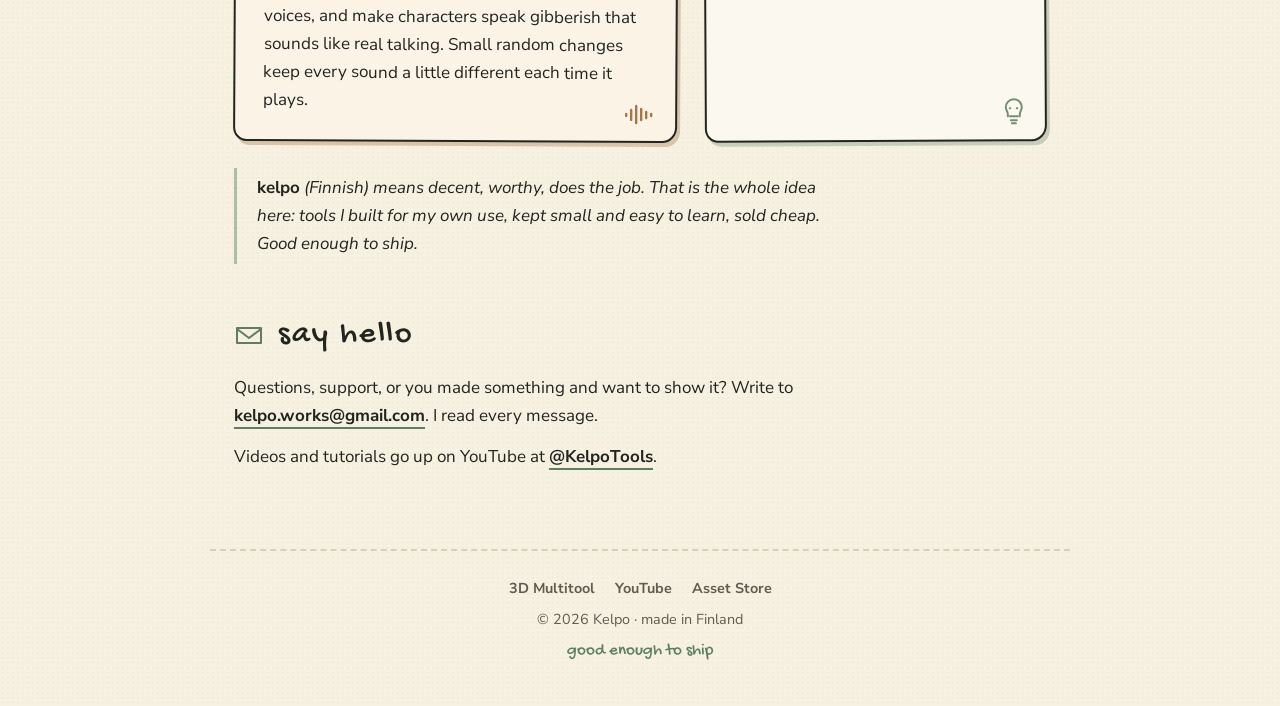
==== commit 301d9da1: "Added manual and links to it" ====
--- a/index.html
+++ b/index.html
@@ -62,7 +62,32 @@
             <a class="btn" href="multitool/">Take a look</a>
             <p class="sale" data-until="2026-10-05T18:00:00Z" hidden>launch sale 30% off · <span data-left></span></p>
           </div>
+          <p class="learn-links">learn it:
+            <a href="multitool/#tutorials"><svg width="18" height="18" viewBox="0 0 30 30" fill="none" aria-hidden="true"><path d="M4 7 C10 6.4 20 6.4 26 7 C26.6 12 26.6 18 26 23 C20 23.6 10 23.6 4 23 C3.4 18 3.4 12 4 7 Z M12.5 11 L19.5 15 L12.5 19 Z" stroke="currentColor" stroke-width="2.4" stroke-linejoin="round" stroke-linecap="round"/></svg>Tutorials</a>
+            <a href="multitool/#manual"><svg width="18" height="18" viewBox="0 0 30 30" fill="none" aria-hidden="true"><path d="M3 8 C7 6.5 11 6.5 15 9 V25 C11 22.5 7 22.5 3 24 Z M27 8 C23 6.5 19 6.5 15 9 V25 C19 22.5 23 22.5 27 24 Z" stroke="currentColor" stroke-width="2.4" stroke-linejoin="round" stroke-linecap="round"/></svg>Manual</a>
+          </p>
         </div>
+      </article>
+
+      <article class="card card--2d">
+        <span class="badge">only Kelpo knows</span>
+        <h3>Kelpo 2D Multitool</h3>
+        <p class="pillars">? · ? · ?</p>
+        <p>What is this? Only Kelpo knows. Will it ever see daylight? I don't think even Kelpo knows. One dimension less than the other one, so it should be easier. That's the theory anyway.</p>
+        <svg class="doodle" width="30" height="30" viewBox="0 0 30 30" fill="none" aria-hidden="true">
+          <path d="M4 6 h22 v18 H4 Z M11 12 c0-2.5 2-4 4-4 s4 1.5 4 3.5 c0 2.5-4 3-4 5.5 M15 20.5 h.5" stroke-width="2" stroke-linecap="round" stroke-linejoin="round"/>
+        </svg>
+      </article>
+
+      <article class="card card--anim">
+        <span class="badge">maybe someday</span>
+        <h3>Kelpo Animation Multitool</h3>
+        <p class="pillars">? · ? · ?</p>
+        <p>Something might wiggle here one day. Kelpo has a napkin sketch of it somewhere. Whether the napkin turns into a tool is anyone's guess, Kelpo's included.</p>
+        <svg class="doodle" width="36" height="28" viewBox="0 0 36 28" fill="none" aria-hidden="true">
+          <path d="M3 24 C6 8, 10 8, 13 24 C15 14, 18 14, 20 24 M27 6 c0-2 1.5-3 3-3 s3 1 3 2.7 c0 2-3 2.3-3 4.3 M30 14 h.5" stroke-width="2" stroke-linecap="round" stroke-linejoin="round"/>
+          <circle cx="20" cy="22" r="2.2" stroke-width="2"/>
+        </svg>
       </article>
 
       <article class="card card--audio">
--- a/css/style.css
+++ b/css/style.css
@@ -92,6 +92,8 @@
 .card:nth-child(2){ transform:rotate(0.4deg); }
 .card--3d{ --accent:var(--steel); background:#eff1ed; }
 .card--audio{ --accent:var(--wood); background:#fbf4e6; }
+.card--2d{ --accent:var(--steel); }
+.card--anim{ --accent:var(--gold); }
 .card h3{ font-size:1.55rem; margin-bottom:2px; }
 .card h3 a{ color:inherit; text-decoration:none; }
 .card h3 a:hover{ color:var(--accent); }
@@ -118,6 +120,8 @@
 }
 .card--feature ~ .card:nth-child(2){ transform:rotate(-0.4deg); }
 .card--feature ~ .card:nth-child(3){ transform:rotate(0.45deg); }
+.card--feature ~ .card:nth-child(4){ transform:rotate(0.3deg); }
+.card--feature ~ .card:nth-child(5){ transform:rotate(-0.3deg); }
 
 .badge{
   position:absolute; top:-13px; right:18px;
@@ -401,8 +405,67 @@
 .lost p{ margin-top:10px; }
 .lost .actions{ justify-content:center; }
 
+/* Learn: tutorials + manual */
+.learn-links{
+  display:flex; flex-wrap:wrap; align-items:center;
+  gap:10px 12px;
+  margin-top:18px;
+  font-family:var(--hand);
+  font-size:1.15rem;
+  color:var(--muted);
+}
+.learn-links--center{ justify-content:center; }
+.learn-links a{
+  display:inline-flex; align-items:center; gap:7px;
+  font-weight:400;
+  font-size:1.15rem;
+  line-height:1.2;
+  color:var(--ink);
+  text-decoration:none;
+  background:var(--card);
+  border:2px solid var(--ink);
+  border-radius:11px 13px 12px 14px / 13px 11px 14px 12px;
+  box-shadow:2px 2px 0 color-mix(in srgb, var(--sage) 55%, transparent);
+  padding:4px 14px 5px 11px;
+}
+.learn-links a svg{ flex:none; color:var(--sage-deep); }
+.learn-links a:hover{ color:var(--sage-deep); }
+.learn-links a:active{ transform:translate(1px, 1px); box-shadow:1px 1px 0 var(--sage); }
+.learn{
+  display:grid;
+  grid-template-columns:minmax(0, 1.1fr) minmax(0, 1fr);
+  gap:30px;
+  align-items:start;
+  margin-top:26px;
+}
+.learn > div{ scroll-margin-top:24px; }
+.learn h3{
+  font-size:1.6rem;
+  display:flex; align-items:center; gap:10px;
+  margin-bottom:12px;
+}
+.learn .notebook{ margin-top:0; }
+.manual-card{ --accent:var(--steel); background:#eff1ed; transform:rotate(0.35deg); }
+.manual-card p{ font-size:0.98rem; }
+.manual-index{
+  list-style:none;
+  display:grid;
+  grid-template-columns:1fr 1fr;
+  gap:4px 18px;
+  margin:12px 0 18px;
+}
+.manual-index li::before{ content:"~"; color:var(--sage); font-weight:700; margin-right:7px; }
+.manual-index a{
+  color:var(--ink);
+  font-weight:700;
+  font-size:0.95rem;
+  text-decoration:none;
+  border-bottom:2px solid var(--sage-soft);
+}
+.manual-index a:hover{ color:var(--sage-deep); border-color:var(--sage); }
+
 @media (max-width:760px){
-  .card--feature, .get, .video-row{ grid-template-columns:1fr; }
+  .card--feature, .get, .video-row, .learn{ grid-template-columns:1fr; }
   .card--feature .photo, .get .photo{ max-width:320px; margin:4px auto 0; }
   .features{ grid-template-columns:1fr 1fr; }
 }
@@ -424,8 +487,8 @@
   .note{ margin-right:6px; }
 }
 @media (prefers-reduced-motion: no-preference){
-  .card, .btn, .video-link .play{ transition:transform .18s ease, box-shadow .18s ease; }
+  .card, .btn, .video-link .play, .learn-links a{ transition:transform .18s ease, box-shadow .18s ease; }
   .card:hover{ transform:rotate(0deg) translateY(-2px); }
-  .btn:hover{ transform:translate(-1px, -2px); }
+  .btn:hover, .learn-links a:hover{ transform:translate(-1px, -2px); }
   .btn:active{ transform:translate(2px, 2px); }
 }
